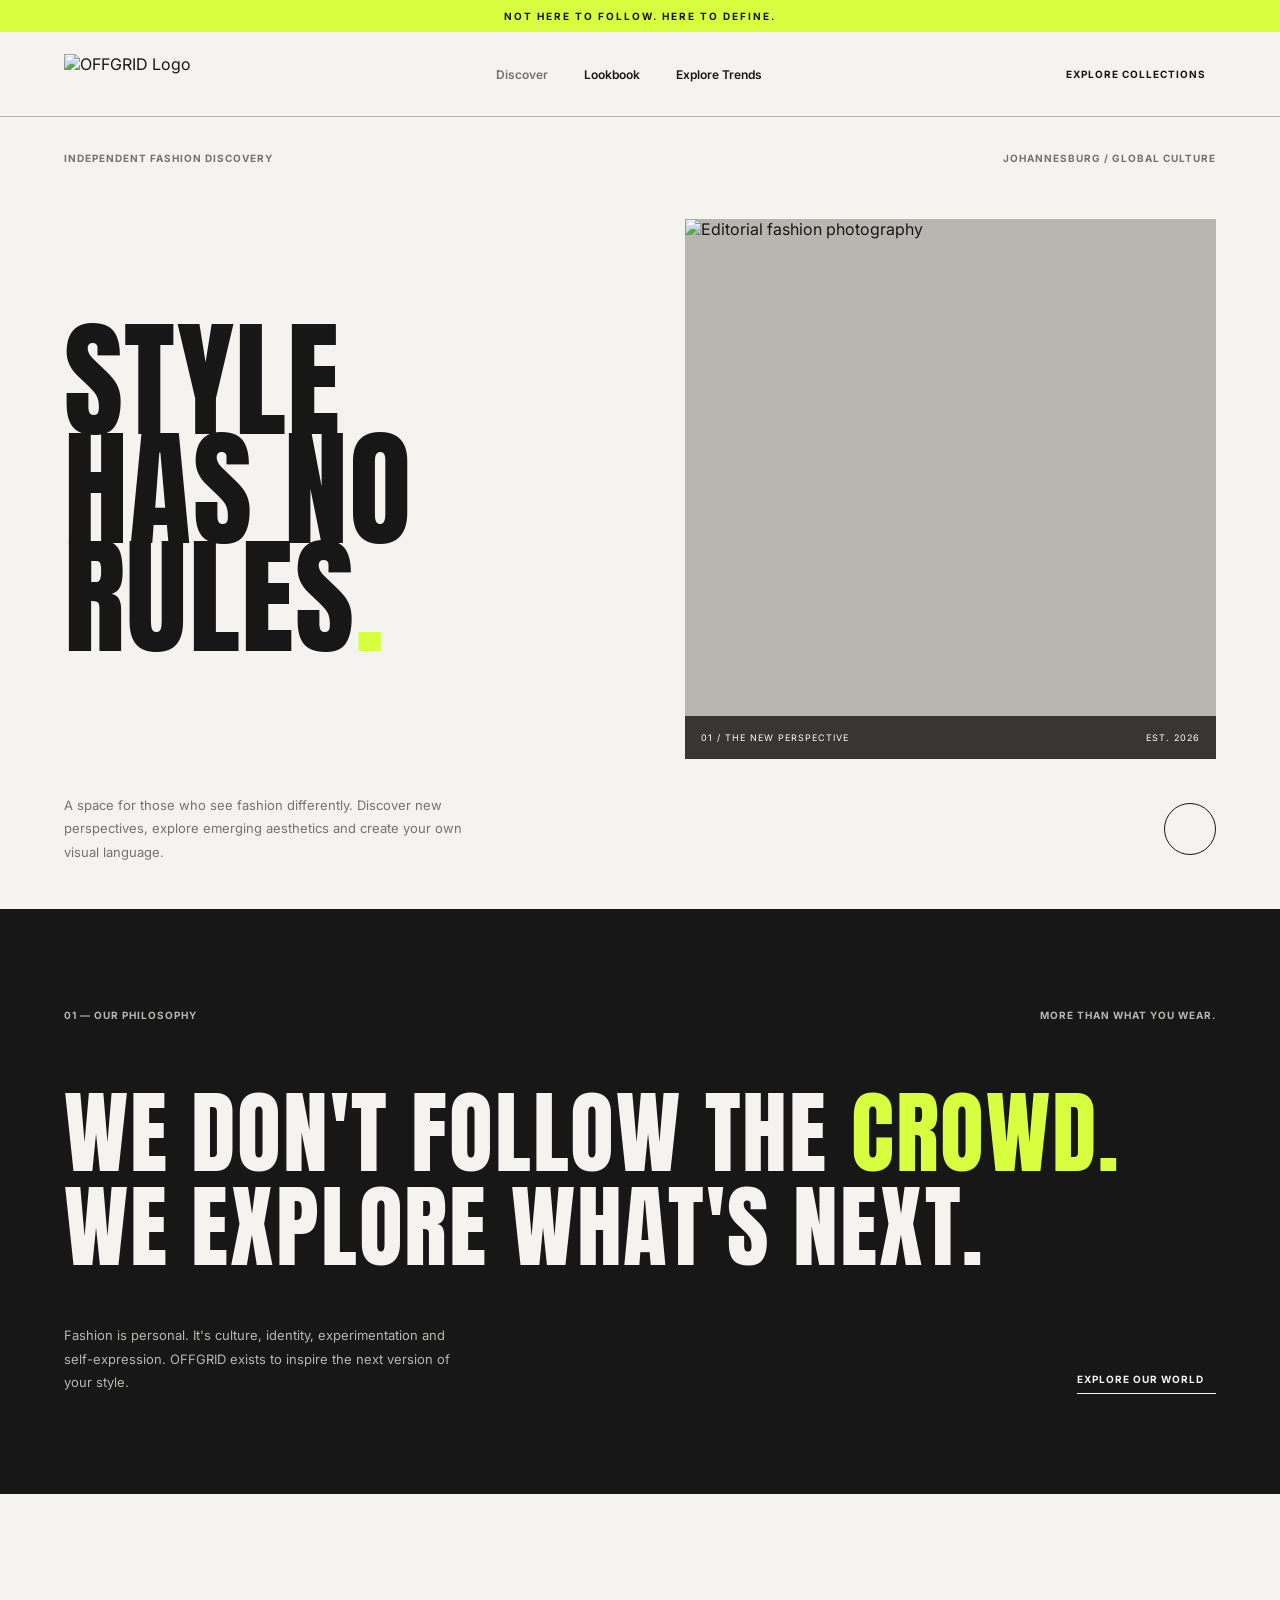
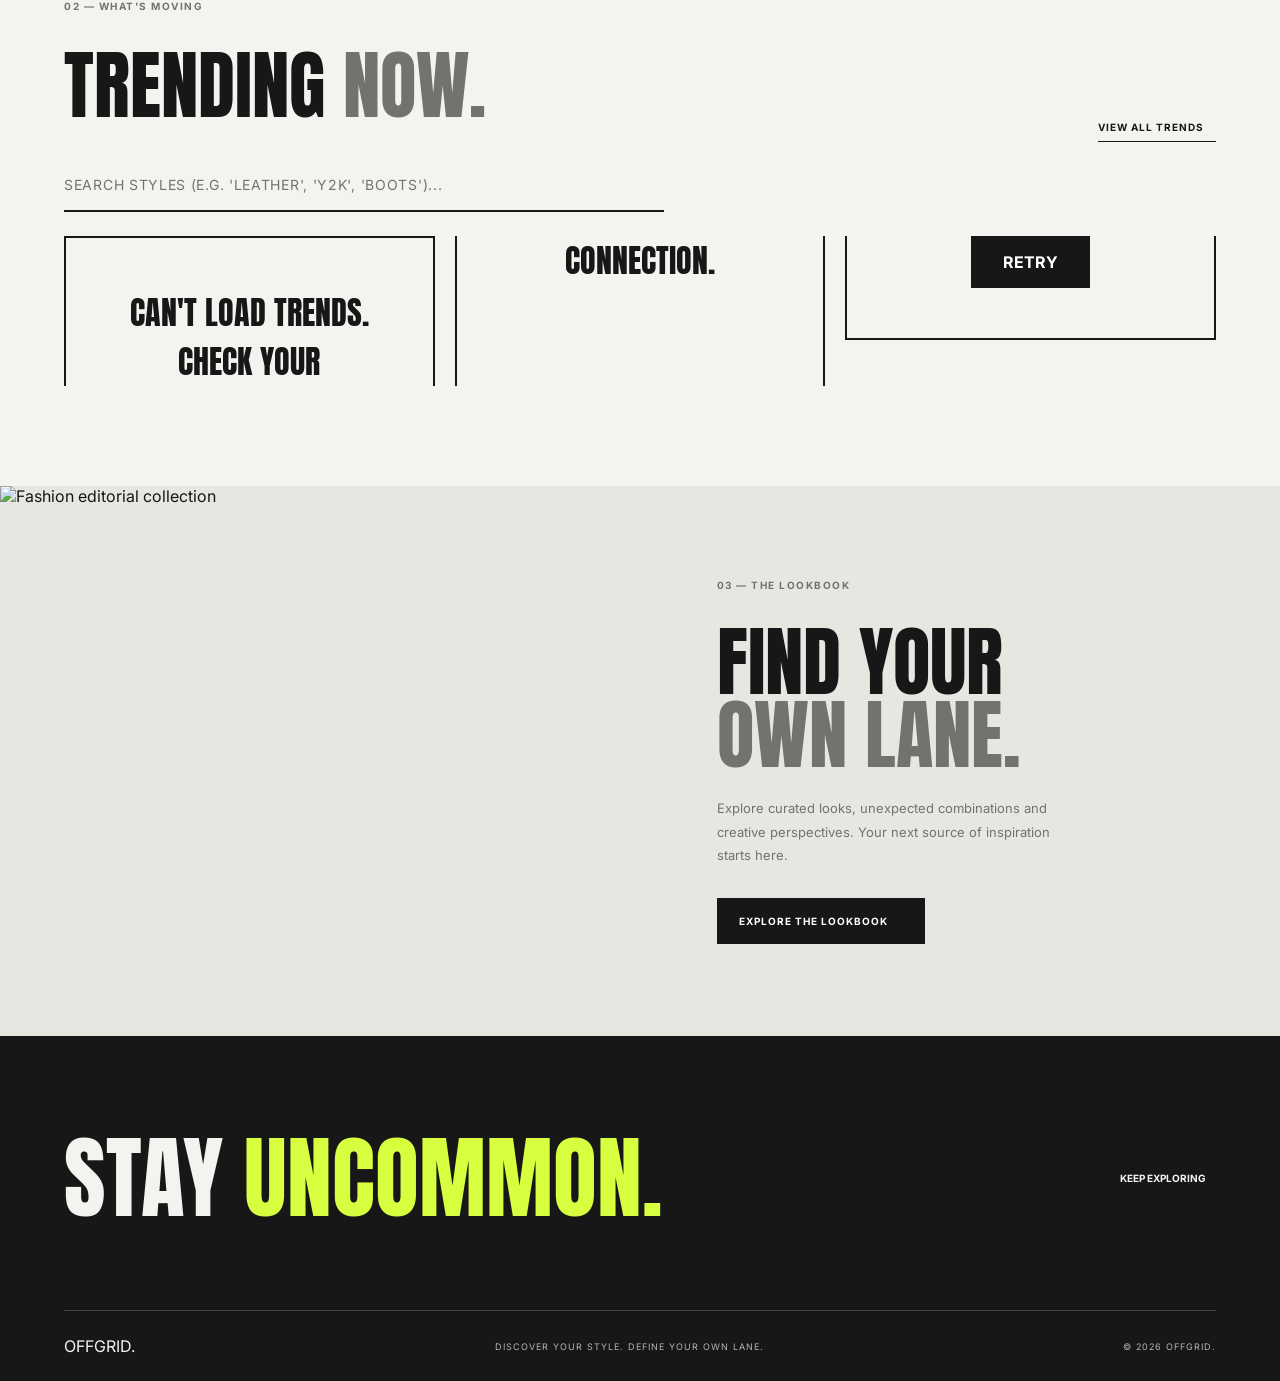
==== index.html @ ebc950ab "fashion time fashion time" ====
<!DOCTYPE html>
<html lang="en">
<head>
    <meta charset="UTF-8">
    <meta name="viewport" content="width=device-width, initial-scale=1.0">
    <meta name="description" content="OFFGRID is a fashion discovery platform exploring streetwear, culture and personal style.">
    <title>OFFGRID — Discover Your Style</title>

    <link rel="preconnect" href="https://fonts.googleapis.com">
    <link rel="preconnect" href="https://fonts.gstatic.com" crossorigin>
    <link href="https://fonts.googleapis.com/css2?family=Anton&family=Inter:wght@400;500;600;700&display=swap" rel="stylesheet">
    
    <link rel="stylesheet" href="css/style.css">
    <script src="https://unpkg.com/lucide@latest/dist/umd/lucide.min.js"></script>
</head>

<body>
    <a href="#main" class="skip-link">Skip to content</a>

    <div class="announcement">
        <p>NOT HERE TO FOLLOW. HERE TO DEFINE.</p>
    </div>

    <header class="navbar">
        <a href="index.html" class="logo-link">
    <img src="assets/images/offgrid-logo.png" alt="OFFGRID Logo" class="site-logo">
</a>
        <nav class="nav-links" id="navLinks">
            <a href="index.html" class="active">Discover</a>
            <a href="lookbook.html">Lookbook</a>
            <a href="trends.html">Explore Trends</a>
        </nav>
        <div class="nav-right">
            <a href="lookbook.html" class="nav-cta">
                EXPLORE COLLECTIONS <i data-lucide="arrow-up-right"></i>
            </a>
            <button class="menu-toggle" id="menuToggle" aria-label="Open navigation" aria-expanded="false" aria-controls="navLinks">
                <i data-lucide="menu"></i>
            </button>
        </div>
    </header>

    <main id="main">
        <section class="hero">
            <div class="hero-top">
                <span>INDEPENDENT FASHION DISCOVERY</span>
                <span>JOHANNESBURG / GLOBAL CULTURE</span>
            </div>

            <div class="hero-content">
                <div class="hero-heading">
                    <h1 id="hero-title">
                        STYLE<br>
                        HAS NO<br>
                        <span>RULES<span class="lime-dot">.</span></span>
                    </h1>
                </div>

                <div class="hero-image">
                    <img id="hero-image" src="" alt="Editorial fashion photography">
                    <div class="image-label">
                        <span>01 / THE NEW PERSPECTIVE</span>
                        <span>EST. 2026</span>
                    </div>
                </div>
            </div>

            <div class="hero-bottom">
                <p>A space for those who see fashion differently. Discover new perspectives, explore emerging aesthetics and create your own visual language.</p>
                <a href="lookbook.html" class="circle-link" aria-label="Explore the lookbook">
                    <i data-lucide="arrow-down-right"></i>
                </a>
            </div>
        </section>

        <section class="intro-section">
            <div class="section-label">
                <span>01 — OUR PHILOSOPHY</span>
                <span>MORE THAN WHAT YOU WEAR.</span>
            </div>
            <h2>WE DON'T FOLLOW THE <span>CROWD.</span> WE EXPLORE WHAT'S NEXT.</h2>
            <div class="intro-bottom">
                <p>Fashion is personal. It's culture, identity, experimentation and self-expression. OFFGRID exists to inspire the next version of your style.</p>
                <a href="lookbook.html" class="text-link">EXPLORE OUR WORLD <i data-lucide="arrow-up-right"></i></a>
            </div>
        </section>

        <section class="trending-section">
            <div class="section-heading" style="margin-bottom: 24px;">
                <div>
                    <span class="eyebrow">02 — WHAT'S MOVING</span>
                    <h2>TRENDING <span>NOW.</span></h2>
                </div>
                <a href="trends.html" class="text-link">VIEW ALL TRENDS <i data-lucide="arrow-up-right"></i></a>
            </div>

            <!-- SEARCH BAR ON HOME PAGE -->
            <div class="search-container">
                <input type="text" id="search-input" class="search-input" placeholder="Search styles (e.g. 'leather', 'y2k', 'boots')..." aria-label="Search styles">
                <button id="search-btn" class="search-btn" aria-label="Search">
                    <i data-lucide="search"></i>
                </button>
            </div>

            <!-- Grid injected by JS -->
            <div class="trend-grid" id="trending-grid"></div>
        </section>

        <section class="lookbook-feature">
            <div class="lookbook-image">
                <img src="https://images.unsplash.com/photo-1525507119028-ed4c629a60a3?w=1400&auto=format&fit=crop" alt="Fashion editorial collection" loading="lazy">
            </div>
            <div class="lookbook-content">
                <span class="eyebrow">03 — THE LOOKBOOK</span>
                <h2>FIND YOUR <span>OWN LANE.</span></h2>
                <p>Explore curated looks, unexpected combinations and creative perspectives. Your next source of inspiration starts here.</p>
                <a href="lookbook.html" class="button-primary">EXPLORE THE LOOKBOOK <i data-lucide="arrow-up-right"></i></a>
            </div>
        </section>
    </main>

    <footer class="footer">
        <div class="footer-top">
            <h2>STAY <span>UNCOMMON.</span></h2>
            <a href="trends.html" class="footer-link">KEEP EXPLORING <i data-lucide="arrow-up-right"></i></a>
        </div>
        <div class="footer-bottom">
            <a href="index.html" class="logo">OFFGRID<span>.</span></a>
            <p>DISCOVER YOUR STYLE. DEFINE YOUR OWN LANE.</p>
            <p>© 2026 OFFGRID.</p>
        </div>
    </footer>

    <script src="https://cdnjs.cloudflare.com/ajax/libs/gsap/3.12.5/gsap.min.js"></script>
    <script src="https://cdnjs.cloudflare.com/ajax/libs/gsap/3.12.5/ScrollTrigger.min.js"></script>
    <script src="https://cdnjs.cloudflare.com/ajax/libs/gsap/3.12.5/Flip.min.js"></script>
    <script src="js/api.js" defer></script>
    <script src="js/main.js" defer></script>
    <script src="js/lightbox.js" defer></script>
</body>
</html>
---- css/style.css ----
/* =================================
   OFFGRID — GLOBAL DESIGN SYSTEM
================================= */

:root {
    --paper: #F5F3EF;
    --ink: #171717;
    --grey: #73736E;
    --stone: #B8B6B0;
    --lime: #D7FF3F;

    --heading: 'Anton', impact, sans-serif;
    --body: 'Inter', sans-serif;

    --page-padding: 5%;
}

* { margin: 0; padding: 0; box-sizing: border-box; }
html { scroll-behavior: smooth; }
body { background: var(--paper); color: var(--ink); font-family: var(--body); }
a { color: inherit; text-decoration: none; }
button { font: inherit; cursor: pointer; border: none; background: none; }
img { display: block; width: 100%; height: 100%; object-fit: cover; }

/* Accessibility */
.skip-link { position: absolute; left: -9999px; }
.skip-link:focus { left: 10px; top: 10px; background: var(--ink); color: white; padding: 10px; z-index: 999; }
:focus-visible { outline: 2px solid var(--lime); outline-offset: 4px; }
@media (prefers-reduced-motion: reduce) {
    *, *::before, *::after { animation-duration: 0.01ms !important; transition-duration: 0.01ms !important; }
}

/* Announcement */
.announcement { background: var(--lime); padding: 10px; text-align: center; }
.announcement p { font-size: 10px; font-weight: 700; letter-spacing: 2px; }

/* Navigation */
.navbar {
    min-height: 85px; padding: 0 var(--page-padding);
    display: flex; align-items: center; justify-content: space-between;
    border-bottom: 1px solid var(--stone); position: relative; z-index: 10;
}
/* =================================
   NEW LOGO STYLES
================================= */
.logo-link {
    display: flex;
    align-items: center;
    height: 100%; /* Ensures it stays vertically centered */
}

.site-logo {
    height: 40px; /* Adjust this number to make the logo bigger or smaller */
    width: auto;
    object-fit: contain;
    transition: transform 0.3s ease;
}

.site-logo:hover {
    transform: scale(1.05); /* Slight pop on hover */
}

/* Mobile specific logo size */
@media (max-width: 650px) {
    .site-logo {
        height: 32px;
    }
}
.nav-links { display: flex; gap: 36px; align-items: center; }
.nav-links a { font-size: 12px; font-weight: 600; transition: color 0.2s; }
.nav-links a:hover, .nav-links a.active { color: var(--grey); }
.nav-right { display: flex; align-items: center; gap: 20px; }
.nav-cta { display: flex; align-items: center; gap: 10px; font-size: 10px; font-weight: 700; letter-spacing: 1px; }
.nav-cta svg { width: 16px; }
.menu-toggle { display: none; }

/* HERO (Original Editorial Layout) */
.hero { padding: 35px var(--page-padding) 45px; }
.hero-top, .section-label { display: flex; justify-content: space-between; font-size: 10px; font-weight: 700; letter-spacing: 1px; color: var(--grey); }
.hero-content { display: grid; grid-template-columns: 1.05fr 0.95fr; gap: 35px; align-items: center; margin-top: 55px; }
.hero-heading h1 { font-family: var(--heading); font-size: clamp(75px, 10vw, 155px); line-height: 0.85; letter-spacing: 0.01em; font-weight: 400; text-transform: uppercase; }
.lime-dot { color: var(--lime); }
.hero-image { height: 540px; position: relative; overflow: hidden; background: var(--stone); }
.hero-image img { transition: transform 0.8s ease; }
.hero-image:hover img { transform: scale(1.04); }
.image-label { position: absolute; bottom: 0; left: 0; width: 100%; padding: 16px; background: rgba(23, 23, 23, 0.8); color: white; display: flex; justify-content: space-between; font-size: 9px; letter-spacing: 1px; }
.hero-bottom { margin-top: 35px; display: flex; justify-content: space-between; align-items: center; }
.hero-bottom p { max-width: 430px; font-size: 13px; line-height: 1.8; color: var(--grey); }
.circle-link { width: 52px; height: 52px; border: 1px solid var(--ink); border-radius: 50%; display: grid; place-items: center; transition: 0.3s; }
.circle-link:hover { background: var(--lime); }

/* Intro */
.intro-section { padding: 100px var(--page-padding); background: var(--ink); color: var(--paper); }
.intro-section .section-label { color: var(--stone); }
.intro-section h2 { font-family: var(--heading); font-size: clamp(40px, 7vw, 100px); line-height: 1.05; max-width: 1100px; margin-top: 65px; font-weight: 400; text-transform: uppercase; letter-spacing: 0.02em; }
.intro-section h2 span { color: var(--lime); }
.intro-bottom { display: flex; justify-content: space-between; align-items: end; margin-top: 50px; gap: 30px; }
.intro-bottom p { max-width: 400px; color: var(--stone); font-size: 13px; line-height: 1.8; }
.text-link { display: inline-flex; align-items: center; gap: 12px; font-size: 10px; font-weight: 700; letter-spacing: 1px; padding-bottom: 8px; border-bottom: 1px solid currentColor; }
.text-link svg { width: 15px; }

/* =================================
   PINTEREST / MASONRY LAYOUT
================================= */

.trending-section { padding: 100px var(--page-padding); }
.section-heading { display: flex; justify-content: space-between; align-items: end; margin-bottom: 40px; }
.eyebrow { font-size: 10px; color: var(--grey); font-weight: 700; letter-spacing: 1.5px; }
.section-heading h2 { font-family: var(--heading); font-size: clamp(45px, 6vw, 75px); margin-top: 15px; font-weight: 400; text-transform: uppercase; }
.section-heading h2 span { color: var(--grey); }

/* The Masonry Grid */
.trend-grid { 
    column-count: 3; 
    column-gap: 20px; 
    width: 100%;
}

.style-results {
    column-count: 3;
    column-gap: 15px;
}

.trend-card, .style-result-card { 
    display: block; 
    min-width: 0; 
    position: relative;
    break-inside: avoid; /* Prevents cards from splitting across columns */
    margin-bottom: 20px; /* Space between images vertically */
    background: var(--paper);
    transition: transform 0.3s ease;
}

/* Make the image containers dynamic height */
.trend-image { 
    position: relative; 
    overflow: hidden; 
    background: var(--stone); 
    height: auto; /* Removes the fixed 430px height */
}

.trend-image img, .style-result-card img { 
    width: 100%;
    height: auto; /* Keeps the image's natural aspect ratio */
    display: block;
    transition: transform 0.8s cubic-bezier(0.2, 0.8, 0.2, 1), filter 0.6s ease; 
    filter: grayscale(100%);
}

/* Creative Hover Effect */
.trend-card:hover .trend-image img,
.style-result-card:hover img { 
    transform: scale(1.04); 
    filter: grayscale(0%); 
}

.trend-number { position: absolute; top: 15px; left: 15px; background: var(--lime); padding: 8px 11px; font-size: 10px; font-weight: 700; border: 1px solid var(--ink); }
.trend-info { padding: 16px 0; display: flex; justify-content: space-between; align-items: flex-start; }
.trend-info h3 { font-family: var(--body); font-size: 14px; font-weight: 700; text-transform: uppercase; }
.trend-info p { color: var(--grey); font-size: 11px; margin-top: 4px; }
.trend-info svg { width: 19px; }
.save-btn { position: absolute; top: 15px; right: 15px; z-index: 10; color: white; font-size: 24px; text-shadow: 0 2px 10px rgba(0,0,0,0.8); }
.save-btn.is-saved { color: var(--lime); }

/* Lookbook specific grid styling */
#lookbook-grid {
    column-count: 3;
    column-gap: 24px;
}

/* Lookbook Feature Section */
.lookbook-feature { display: grid; grid-template-columns: 1fr 1fr; min-height: 550px; background: #E8E6E0; }
.lookbook-image { min-height: 550px; overflow: hidden; }
.lookbook-content { padding: 70px 12%; display: flex; flex-direction: column; align-items: flex-start; justify-content: center; }
.lookbook-content h2 { font-family: var(--heading); font-size: clamp(45px, 6vw, 80px); line-height: 0.95; margin: 35px 0 25px; font-weight: 400; text-transform: uppercase; }
.lookbook-content h2 span { display: block; color: var(--grey); }
.lookbook-content p { font-size: 13px; line-height: 1.8; color: var(--grey); max-width: 370px; margin-bottom: 30px; }
.button-primary { background: var(--ink); color: white; display: inline-flex; align-items: center; gap: 15px; padding: 17px 22px; font-size: 10px; font-weight: 700; letter-spacing: 1px; transition: 0.3s; }
.button-primary:hover { background: var(--lime); color: var(--ink); }

/* Search Bar */
.search-container { display: flex; align-items: center; border-bottom: 2px solid var(--ink); margin-bottom: 24px; max-width: 600px; padding-bottom: 8px; }
.search-input { flex: 1; background: transparent; border: none; font-family: var(--body); font-size: 16px; padding: 8px 0; color: var(--ink); outline: none; }
.search-input::placeholder { color: var(--grey); font-size: 14px; text-transform: uppercase; letter-spacing: 0.05em; }
.search-btn { background: transparent; color: var(--ink); padding: 8px; display: flex; align-items: center; justify-content: center; transition: color 0.2s; }
.search-btn:hover { color: var(--lime); }

/* Filters */
.filter-tabs { display: flex; gap: 12px; margin-bottom: 40px; overflow-x: auto; padding-bottom: 8px; }
.filter-btn { background: transparent; border: 1px solid var(--stone); color: var(--ink); padding: 8px 16px; font-size: 12px; font-weight: 600; text-transform: uppercase; transition: 0.2s; }
.filter-btn.is-active, .filter-btn:hover { background: var(--ink); color: var(--paper); border-color: var(--ink); }

/* Utilities */
.skeleton { background: linear-gradient(90deg, #e0ddd6 25%, #f5f3ef 50%, #e0ddd6 75%); background-size: 200% 100%; animation: shimmer 1.4s infinite; height: 430px; break-inside: avoid; margin-bottom: 20px;}
@keyframes shimmer { 0% { background-position: 200% 0; } 100% { background-position: -200% 0; } }
.state-panel { padding: 50px; text-align: center; border: 2px solid var(--ink); background: var(--paper); }
.state-panel p { font-family: var(--heading); font-size: 32px; margin-bottom: 24px; text-transform: uppercase; }
.btn { background: var(--ink); color: white; padding: 16px 32px; font-weight: 700; text-transform: uppercase; }

/* Footer */
.footer { background: var(--ink); color: var(--paper); padding: 75px var(--page-padding) 25px; }
.footer-top { display: flex; justify-content: space-between; align-items: center; padding-bottom: 65px; }
.footer-top h2 { font-family: var(--heading); font-size: clamp(40px, 7vw, 90px); font-weight: 400; text-transform: uppercase; }
.footer-top h2 span { color: var(--lime); }
.footer-link { display: flex; align-items: center; gap: 10px; font-size: 10px; font-weight: 700; }
.footer-bottom { border-top: 1px solid #444; padding-top: 25px; display: flex; align-items: center; justify-content: space-between; gap: 20px; }
.footer-bottom p { font-size: 9px; letter-spacing: 1px; color: var(--stone); }

/* Lightbox */
.lightbox { position: fixed; inset: 0; z-index: 99999; background: rgba(0,0,0,0.96); display: flex; align-items: center; justify-content: center; padding: 40px; opacity: 0; visibility: hidden; transition: 0.3s; }
.lightbox.active { opacity: 1; visibility: visible; }
.lightbox img { max-width: 95%; max-height: 90vh; width: auto; height: auto; object-fit: contain; }
.lightbox-close { position: absolute; top: 25px; right: 35px; color: white; font-size: 38px; cursor: pointer; }

/* Style Finder */
.style-finder-section { padding-top: 90px; padding-bottom: 90px; }
.style-finder-heading { display: flex; align-items: end; justify-content: space-between; padding-bottom: 25px; border-bottom: 2px solid var(--ink); margin-bottom: 30px; }
.style-finder-heading h2 { font-family: var(--heading); font-size: clamp(45px, 7vw, 85px); line-height: 0.95; }
.style-options { display: flex; flex-wrap: wrap; gap: 10px; margin-bottom: 45px; }
.style-option { padding: 13px 19px; border: 1px solid var(--ink); background: transparent; color: var(--ink); font-family: var(--body); font-size: 10px; font-weight: 600; letter-spacing: 0.08em; cursor: pointer; transition: all 0.25s ease; }
.style-option:hover, .style-option.active { background: var(--ink); color: var(--paper); }

/* Responsive */
@media (max-width: 1024px) {
    .trend-grid, #lookbook-grid, .style-results { column-count: 2; }
}

@media (max-width: 900px) {
    :root { --page-padding: 4%; }
    .nav-links { gap: 17px; }
    .nav-cta { display: none; }
    .hero-heading h1 { font-size: clamp(65px, 11vw, 100px); }
    .hero-image { height: 420px; }
    .lookbook-content { padding: 45px 8%; }
}

@media (max-width: 650px) {
    .navbar { min-height: 70px; }
    .logo { font-size: 28px; }
    .menu-toggle { display: block; z-index: 100; position: relative; }
    .nav-links { display: none; position: absolute; top: 70px; left: 0; width: 100%; padding: 25px 5%; background: var(--paper); border-bottom: 1px solid var(--stone); flex-direction: column; align-items: flex-start; gap: 24px; }
    .nav-links.open { display: flex; }
    .nav-links a { font-size: 15px; }
    .hero { padding-top: 25px; }
    .hero-top { gap: 15px; font-size: 8px; }
    .hero-content { grid-template-columns: 1fr; margin-top: 45px; gap: 25px; }
    .hero-heading h1 { font-size: clamp(75px, 17vw, 120px); }
    .hero-image { height: 420px; }
    .hero-bottom { margin-top: 25px; }
    .hero-bottom p { max-width: 75%; font-size: 12px; }
    .intro-section, .trending-section { padding-top: 70px; padding-bottom: 70px; }
    .intro-section h2 { margin-top: 45px; }
    .intro-bottom { align-items: flex-start; flex-direction: column; }
    .section-heading { align-items: flex-start; flex-direction: column; gap: 25px; }
    
    /* Mobile Masonry */
    .trend-grid, #lookbook-grid, .style-results { column-count: 1; }
    .trend-image img, .style-result-card img {
        aspect-ratio: 3/4; /* Keeps mobile images looking editorial */
        object-fit: cover;
    }
    
    .lookbook-feature { grid-template-columns: 1fr; }
    .lookbook-image { min-height: 380px; height: 380px; }
    .lookbook-content { padding: 60px 7%; }
    .footer-top { flex-direction: column; align-items: flex-start; gap: 25px; }
    .footer-bottom { flex-direction: column; align-items: flex-start; gap: 17px; }
}

/* =================================
   PURE PINTEREST LOOKBOOK GRID
================================= */

/* Target only the lookbook grid */
#lookbook-grid {
    column-count: 3;
    column-gap: 16px;
}

/* Make the cards transparent so the image pops */
#lookbook-grid .trend-card {
    margin-bottom: 16px;
    background: transparent;
    break-inside: avoid;
}

/* Remove the image container padding */
#lookbook-grid .trend-image {
    background: transparent;
    border-radius: 12px; /* Optional: rounds the corners like Pinterest */
    overflow: hidden;
}

/* Ensure the image fills the space */
#lookbook-grid .trend-image img {
    border-radius: 12px;
    transition: transform 0.4s ease;
}

#lookbook-grid .trend-card:hover .trend-image img {
    transform: scale(1.03);
}

/* Hide the text info section entirely */
#lookbook-grid .trend-info {
    display: none !important;
}

/* Responsive: 2 columns on tablet, 1 on mobile */
@media (max-width: 1024px) {
    #lookbook-grid { column-count: 2; }
}
@media (max-width: 768px) {
    #lookbook-grid { column-count: 1; }
}

/* =================================
   PINTEREST-STYLE LIGHTBOX
================================= */

.lightbox-overlay {
    position: fixed;
    inset: 0;
    z-index: 99999;
    background: rgba(23, 23, 23, 0.95);
    backdrop-filter: blur(5px);
    display: none;
    flex-direction: column;
    overflow-y: auto;
}

.lightbox-overlay.active {
    display: flex;
}

/* Top Bar (Close Button) */
.lightbox-top-bar {
    position: sticky;
    top: 0;
    display: flex;
    justify-content: flex-end;
    padding: 20px 40px;
    z-index: 10;
}

.lightbox-close-btn {
    background: var(--paper);
    color: var(--ink);
    width: 40px;
    height: 40px;
    border-radius: 50%;
    font-size: 24px;
    display: grid;
    place-items: center;
    cursor: pointer;
    transition: background 0.2s;
}

.lightbox-close-btn:hover {
    background: var(--lime);
}

/* Main Image Area */
.lightbox-main {
    position: relative;
    display: flex;
    justify-content: center;
    align-items: center;
    min-height: 60vh;
    padding: 0 60px;
}

.lightbox-main img {
    max-width: 100%;
    max-height: 80vh;
    object-fit: contain;
    border-radius: 8px;
}

/* Left/Right Navigation Arrows */
.lightbox-arrow {
    position: absolute;
    top: 50%;
    transform: translateY(-50%);
    background: rgba(245, 243, 239, 0.2);
    color: var(--paper);
    width: 50px;
    height: 50px;
    border-radius: 50%;
    font-size: 24px;
    display: grid;
    place-items: center;
    cursor: pointer;
    transition: 0.2s;
    border: 1px solid rgba(255,255,255,0.3);
}

.lightbox-arrow:hover {
    background: var(--lime);
    color: var(--ink);
    border-color: var(--lime);
}

.arrow-left { left: 20px; }
.arrow-right { right: 20px; }

/* Related Images Section */
.lightbox-related {
    padding: 60px 40px;
    max-width: 1200px;
    margin: 0 auto;
    width: 100%;
}

.lightbox-related h3 {
    color: var(--paper);
    font-family: var(--heading);
    font-size: 32px;
    text-transform: uppercase;
    margin-bottom: 30px;
    text-align: center;
    letter-spacing: 2px;
}

.related-grid {
    column-count: 4;
    column-gap: 16px;
}

.related-grid img {
    width: 100%;
    height: auto;
    border-radius: 8px;
    margin-bottom: 16px;
    break-inside: avoid;
    cursor: pointer;
    transition: transform 0.3s;
}

.related-grid img:hover {
    transform: scale(1.02);
}

@media (max-width: 768px) {
    .lightbox-main { padding: 0 10px; }
    .lightbox-arrow { width: 40px; height: 40px; font-size: 18px; }
    .arrow-left { left: 5px; }
    .arrow-right { right: 5px; }
    .related-grid { column-count: 2; }
    .lightbox-related { padding: 40px 20px; }
}
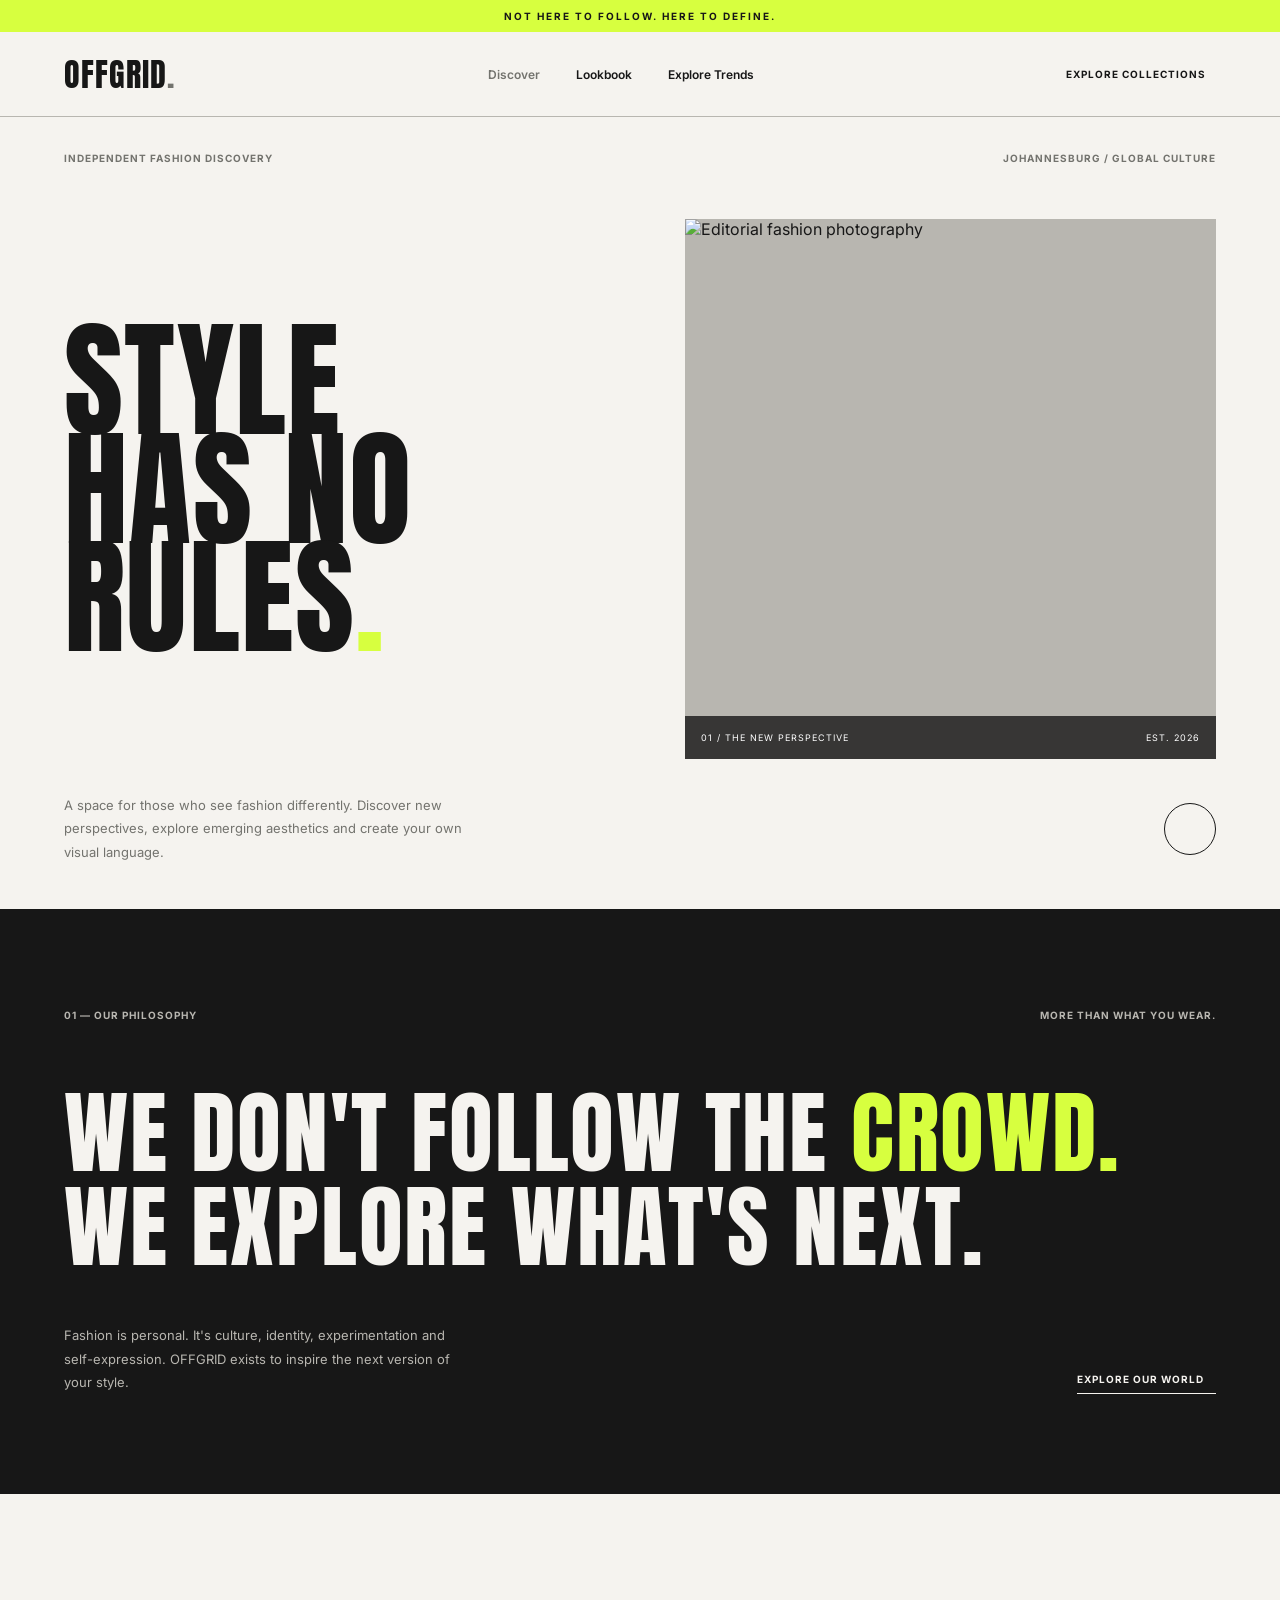
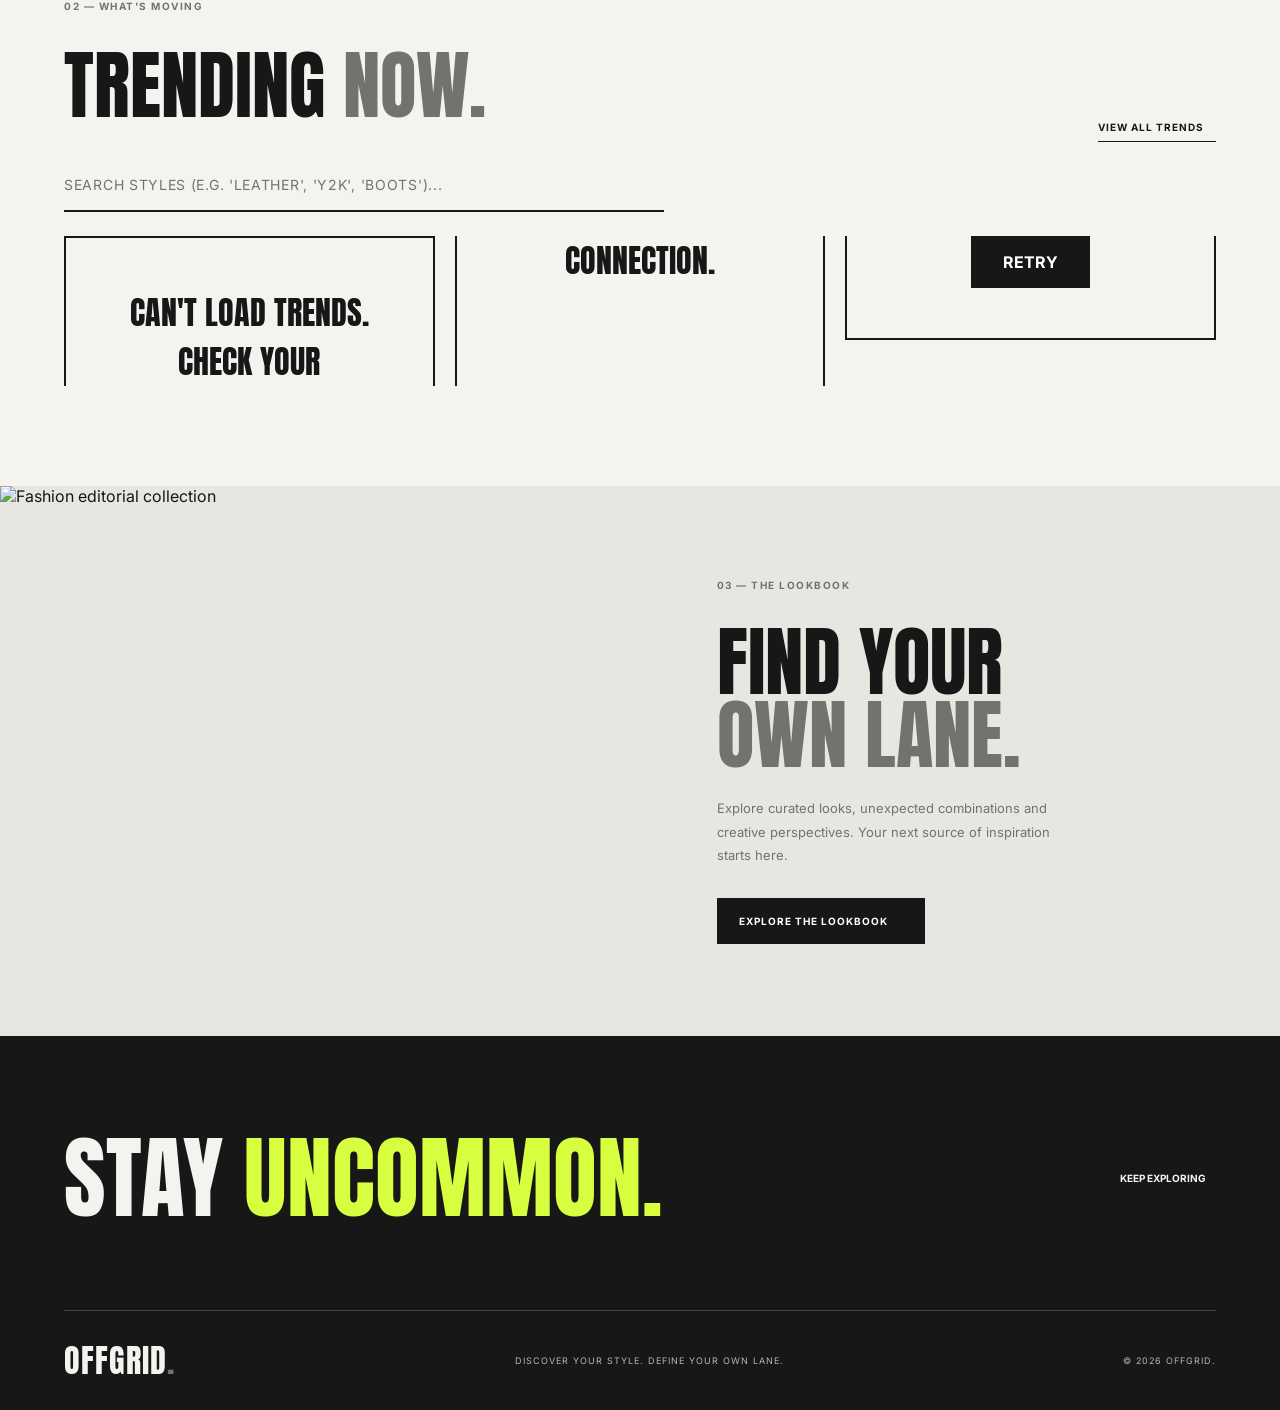
==== commit 460e5f60: "changes" ====
--- a/index.html
+++ b/index.html
@@ -22,9 +22,7 @@
     </div>
 
     <header class="navbar">
-        <a href="index.html" class="logo-link">
-    <img src="assets/images/offgrid-logo.png" alt="OFFGRID Logo" class="site-logo">
-</a>
+   <a href="index.html" class="logo">OFFGRID<span>.</span></a>
         <nav class="nav-links" id="navLinks">
             <a href="index.html" class="active">Discover</a>
             <a href="lookbook.html">Lookbook</a>
--- a/css/style.css
+++ b/css/style.css
@@ -40,32 +40,11 @@
     display: flex; align-items: center; justify-content: space-between;
     border-bottom: 1px solid var(--stone); position: relative; z-index: 10;
 }
-/* =================================
-   NEW LOGO STYLES
-================================= */
-.logo-link {
-    display: flex;
-    align-items: center;
-    height: 100%; /* Ensures it stays vertically centered */
-}
-
-.site-logo {
-    height: 40px; /* Adjust this number to make the logo bigger or smaller */
-    width: auto;
-    object-fit: contain;
-    transition: transform 0.3s ease;
-}
-
-.site-logo:hover {
-    transform: scale(1.05); /* Slight pop on hover */
-}
-
-/* Mobile specific logo size */
-@media (max-width: 650px) {
-    .site-logo {
-        height: 32px;
-    }
-}
+
+/* RESTORED TEXT LOGO STYLES */
+.logo { font-family: var(--heading); font-size: 32px; letter-spacing: 1px; }
+.logo span { color: var(--grey); }
+
 .nav-links { display: flex; gap: 36px; align-items: center; }
 .nav-links a { font-size: 12px; font-weight: 600; transition: color 0.2s; }
 .nav-links a:hover, .nav-links a.active { color: var(--grey); }
